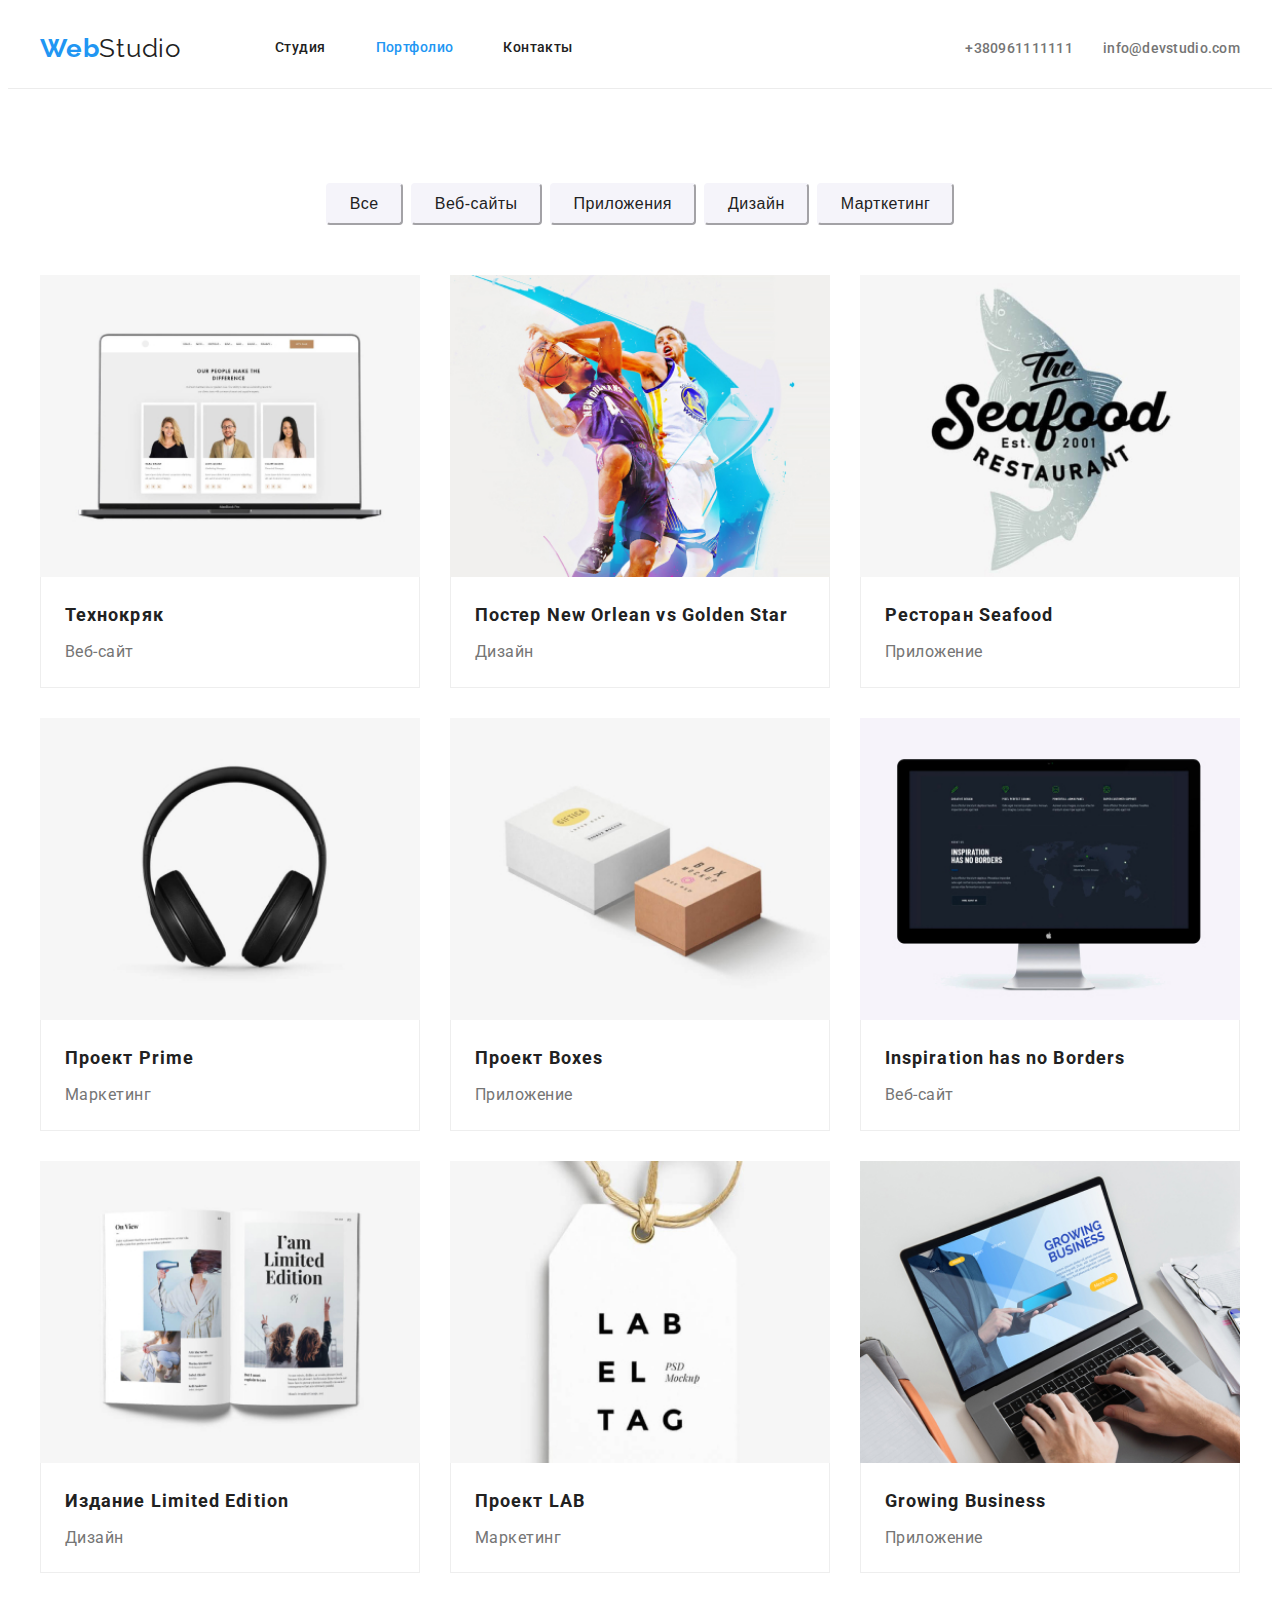
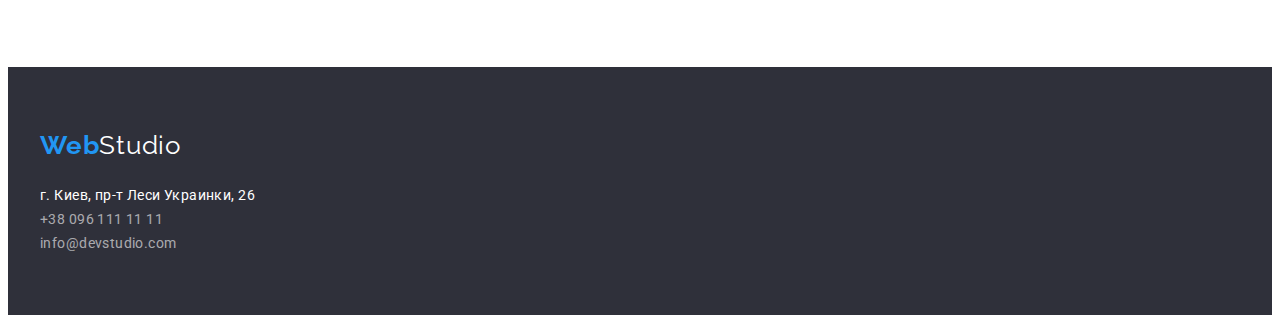
==== Partfolio.html @ aa166f22 "homework 4" ====
<!DOCTYPE html>
<html lang="ru">
<head>
    <meta charset="UTF-8">
    <meta http-equiv="X-UA-Compatible" content="IE=edge">
    <meta name="viewport" content="width=device-width, initial-scale=1.0">
    <title>Партфолио</title>
    <link
      rel="stylesheet"
      href="https://cdnjs.cloudflare.com/ajax/libs/modern-normalize/1.1.0/modern-normalize.min.css"
      integrity="sha512-wpPYUAdjBVSE4KJnH1VR1HeZfpl1ub8YT/NKx4PuQ5NmX2tKuGu6U/JRp5y+Y8XG2tV+wKQpNHVUX03MfMFn9Q=="
      crossorigin="anonymous"
      referrerpolicy="no-referrer"
    />
    <link rel="stylesheet" href="./css/styles.css">
    <link rel="preconnect" href="https://fonts.googleapis.com">
<link rel="preconnect" href="https://fonts.gstatic.com" crossorigin>
<link href="https://fonts.googleapis.com/css2?family=Raleway:wght@700&family=Roboto:wght@400;500;700;900&display=swap" rel="stylesheet">

</head>
<body> 
    <header class="header">

      
        


        <div class="header-container container">
        
            <nav class="header-navigation">
              <a href="./index.html" class="header-logo link">
                Web<span class="studio">Studio</span>
              </a>
              <ul class="header-list  link">
                <li class="header-item">
                  <a class="header-link link" href="./index.html"
                    >Студия</a
                  >
                </li>
                <li class="header-item">
                  <a class="header-link active-page" href="./Partfolio.html">Портфолио</a>
                </li>
                <li class="header-item">
                  <a class="header-link link" href="">Контакты</a>
                </li>
              </ul>
            </nav>
    
                <ul class="contacts-header">
    
                   <li class="blyat"><a class="header-phone" href="tel:+380961111111">+380961111111</a></li>
                   <li class="blyat"><a class="header-mail" href="mailto:info@devstudio.com">info@devstudio.com</a></li>
    
                </ul>
              
              
              </div> 

            
      
    
</header>

<main>

   <section class="section">
   <div class="container">

       <ul class="partfolio-nav">

        <li class="buttons-partfolio-li"><button class="buttons-partfolio" type="button">Все</button></li>
        <li class="buttons-partfolio-li"><button class="buttons-partfolio" type="button">Веб-сайты</button></li>
        <li class="buttons-partfolio-li"><button class="buttons-partfolio" type="button">Приложения</button></li>
        <li class="buttons-partfolio-li"><button class="buttons-partfolio" type="button">Дизайн</button></li>
        <li class="buttons-partfolio-li"><button class="buttons-partfolio" type="button">Марткетинг</button></li>

       </ul>


 


       <ul class="examples-list list">
        <li class="examples-list-item">
          <a class="examples-list-link link" href=""><img class="main-img" src="./images/img(7).jpg" width="370" height="294"
              alt="" />
            <div class="examples-box">
              <h2 class="examples-item-title">Технокряк</h2>
              <p class="examples-item-paragraph">Веб-сайт</p>
            </div>
          </a>
        </li>
        <li class="examples-list-item">
          <a class="examples-list-link link" href=""><img class="main-img" src="./images/img(8).jpg" width="370" height="294"
              alt="" />
            <div class="examples-box">
              <h2 class="examples-item-title">
                Постер New Orlean vs Golden Star
              </h2>
              <p class="examples-item-paragraph">Дизайн</p>
            </div>
          </a>
        </li>
        <li class="examples-list-item">
          <a class="examples-list-link link" href=""> <img class="main-img" src="./images/img(9).jpg" width="370" height="294"
              alt="" />
            <div class="examples-box">
              <h2 class="examples-item-title">Ресторан Seafood</h2>
              <p class="examples-item-paragraph">Приложение</p>
            </div>
          </a>
        </li>
        <li class="examples-list-item">
          <a class="examples-list-link link" href=""><img class="main-img" src="./images/img(10).jpg" width="370" height="294"
              alt="" />
            <div class="examples-box">
              <h2 class="examples-item-title">Проект Prime</h2>
              <p class="examples-item-paragraph">Маркетинг</p>
            </div>
          </a>
        </li>
        <li class="examples-list-item">
          <a class="examples-list-link link" href=""><img class="main-img" src="./images/img(11).jpg" width="370" height="294"
              alt="" />
            <div class="examples-box">
              <h2 class="examples-item-title">Проект Boxes</h2>
              <p class="examples-item-paragraph">Приложение</p>
            </div>
          </a>
        </li>
        <li class="examples-list-item">
          <a class="examples-list-link link" href=""><img class="main-img" src="./images/img(12).jpg" width="370" height="294"
              alt="" />
            <div class="examples-box">
              <h2 class="examples-item-title">Inspiration has no Borders</h2>
              <p class="examples-item-paragraph">Веб-сайт</p>
            </div>
          </a>
        </li>
        <li class="examples-list-item">
          <a class="examples-list-link link" href=""><img class="main-img" src="./images/img(13).jpg" width="370" height="294"
              alt="" />
            <div class="examples-box">
              <h2 class="examples-item-title">Издание Limited Edition</h2>
              <p class="examples-item-paragraph">Дизайн</p>
            </div>
          </a>
        </li>
        <li class="examples-list-item">
          <a class="examples-list-link link" href=""><img class="main-img" src="./images/img(14).jpg" width="370" height="294"
              alt="" />
            <div class="examples-box">
              <h2 class="examples-item-title">Проект LAB</h2>
              <p class="examples-item-paragraph">Маркетинг</p>
            </div>
          </a>
        </li>
        <li class="examples-list-item">
          <a class="examples-list-link link" href=""><img class="main-img" src="./images/img(15).jpg" width="370" height="294"
              alt="" /> 
            <div class="examples-box">
              <h2 class="examples-item-title">Growing Business</h2>
              <p class="examples-item-paragraph">Приложение</p>
            </div>
          </a>
        </li>
      </ul>
  
  </div>
  
  </section>
  

    
</main>


<footer class="footer-first">

    <div class="footer container">
     
    <a  href="./index.html" class="webstudio-footer" >
        Web<span class="studio-footer">Studio</span>
      </a>

      <address class="footer-links">
          <a class="footer-map" target="_blank" rel="noopener noreferrer" href="https://www.google.com/maps/place/%D0%B1%D1%83%D0%BB%D1%8C%D0%B2%D0%B0%D1%80+%D0%9B%D0%B5%D1%81%D1%96+%D0%A3%D0%BA%D1%80%D0%B0%D1%97%D0%BD%D0%BA%D0%B8,+26,+%D0%9A%D0%B8%D1%97%D0%B2,+02000/@50.4265807,30.5361971,17z/data=!3m1!4b1!4m5!3m4!1s0x40d4cf0e033ecbe9:0x57a4dffefec77da0!8m2!3d50.4265807!4d30.5383858">г. Киев, пр-т Леси Украинки, 26</a>
          <a class="footer-phone" href="tel:+380961111111">+38 096 111 11 11</a>
          <a class="footer-mail" href="mailto:info@devstudio.com">info@devstudio.com</a>
      </address>

    </div>

  </footer>

</body>
</html>
---- css/styles.css ----
:root{
    
    --theme-color: #2196F3;

    --text-primary: #212121;
    --text-secondary: #757575;

  

}

body {
    font-family: "Roboto", sans-serif;
    letter-spacing: 0.02em;
  }

ul{
    list-style: none;
}

a{
    text-decoration: none;
}

address{
    font-style: normal;
}

.section{
    padding-top: 94px;
    padding-bottom: 94px;
    padding: 94px 0;
}

.container{  
        padding: 0 15px;
        width: 1200px;
        margin: 0 auto;
}



p,
h1,
h2,
h3,
h4,
h5,
h6 {
  margin: 0;
}

ul {
  list-style: none;
  margin: 0;
  padding-left: 0;
}

img {
  display: block;
  max-width: 100%;
  height: auto;
}




/* =========== Header styles starts here =========== */

.header-list {
    display: flex;
  }
  .header-item:not(:last-child) {
    margin-right: 50px;
  }
 

  .header {
    border-bottom: 1px solid #ececec;
    padding: 0;
  }




.header-container{
    display: flex;
    align-items: center;
    
   

}


.header-navigation {
    display: flex;
    align-items: center;
  }




.contacts-header{
    display: flex;
    margin-left: auto;
    align-items: center;

}

.blyat:not(:last-child){
        margin-right: 30px;
      
}


.header-logo {
    color: var(--theme-color);
    font-family: Raleway;
    font-weight: 700;
    font-size: 26px;
    line-height: 1.19;
    letter-spacing: 0.03em;
    margin-right: 94px;
  }

  .header-link {
    font-weight: 500;
    font-size: 14px;
    line-height: 1.14;
    letter-spacing: 0.03em;
    color: var(--text-primary);
    padding-top: 32px;
    padding-bottom: 32px;
    display: block;
  }
  
  .header-link:hover,
  .header-link:focus {
    color: var(--theme-color);
  }




.studio{

font-family: Raleway;
font-size: 26px;
font-style: normal;
font-weight: 400;
line-height: 36px;
letter-spacing: 0.03em;
text-align: left;

color: var(--text-primary);
}




.nav-link{
    
    
    
    font-size: 14px;
 
    font-weight: 500;
    line-height: 16px;
    letter-spacing: 0.02em;
    text-align: left;
      
     color: var(--text-primary)

}       
.nav-link:hover,
.nav-link:focus{
    color: var(--theme-color)
}           
.active-page{
    color: var(--theme-color);
}


.header-phone,
.header-mail{
   
    font-size: 14px;
   
    font-weight: 500;
    line-height: 16px;
    letter-spacing: 0.02em;
    text-align: left;

    color: var(--text-secondary)
}
.header-phone:hover,
.header-mail:hover,
.header-phone:focus,
.header-mail:focus{

    color: var(--theme-color);
}
.slogan{
   
    font-size: 44px;
  
    font-weight: 900;
    line-height: 60px;
    letter-spacing: 0.06em;
    text-align: center;
    margin-bottom: 30px;
    

color: #FFFFFF;
}


.main-button{  
 
font-size: 16px;

font-weight: 700;
line-height: 30px;
letter-spacing: 0.06em;
text-align: center;
color: #FFFFFF;
background-color: #2196F3;

height: 50px;
width: 200px;
left: 700px;
top: 430px;
border-radius: 4px;

}

.main-batton:focus,
.main-button:hover{
    background-color: #188CE8;
}


.hero-box{
padding-top: 200px;
padding-bottom: 200px;
text-align: center;
background-color: #2F303A;


}

.button-container{
    padding: 0;
}



.about-list{
    display: flex;
    margin-right: -30px;
}

.about-pluses{
    margin-right: 30px;
    margin-left: 0;
    width: 270px;
}


.pluses{

font-size: 14px;

font-weight: 700;
line-height: 16px;
letter-spacing: 0.03em;
text-align: left;

margin-bottom: 10px;

color: var(--text-primary);
}

.content{
 
font-size: 14px;

font-weight: 400;
line-height: 24px;
letter-spacing: 0.03em;
text-align: left;

color: var(--text-secondary);
}

.job-photos{
    display: flex;
 
}

.job-li:not(:last-child){
    margin-right: 30px;
}


.our-job{
   
font-size: 36px;

font-weight: 700;
line-height: 42px;
letter-spacing: 0.03em;
text-align: center;

margin-bottom: 50px;

color: var(--text-primary);
}


.our-task{
    padding-top: 0;
}

.team-bg{
background: #F5F4FA;
}


.team-list{
    display: flex;
    margin-right: -30px;
}

.team{
    margin-right: 30px;

box-shadow: 0px 1px 3px rgba(0, 0, 0, 0.12), 0px 1px 1px rgba(0, 0, 0, 0.14),
    0px 2px 1px rgba(0, 0, 0, 0.2);
  border-radius: 0px 0px 4px 4px;
  background-color: #fff;
}





.our-team{
 
font-size: 36px;

font-weight: 700;
line-height: 42px;
letter-spacing: 0.03em;
text-align: center;
margin-bottom: 50px;

color: var(--text-primary);
}

.squad{
  
font-size: 16px;

font-weight: 500;
line-height: 19px;
letter-spacing: 0.03em;
text-align: center;

margin-bottom: 10px;

color: var(--text-primary);
}


.squad-names{
    padding-top: 30px;
    padding-bottom: 30px;
}

.squad-job{
 
font-size: 16px;

font-weight: 400;
line-height: 19px;
letter-spacing: 0.03em;
text-align: center;

color: var(--text-secondary);
}

.webstudio-footer{
    font-family: Raleway;
font-size: 26px;
font-style: normal;
font-weight: 700;
line-height: 31px;
letter-spacing: 0.03em;
text-align: left;


color: var(--theme-color);
}

.studio-footer{
font-family: Raleway;
font-size: 26px;
font-style: normal;
font-weight: 400;
line-height: 36px;
letter-spacing: 0.03em;
text-align: left;


color: #FFFFFF;
}
.webstudio-footer:hover,
.webstudio-footer:focus{
    color: var(--theme-color);
    
}

.footer-map{
  
font-size: 14px;

font-weight: 400;
line-height: 24px;
letter-spacing: 0.03em;
text-align: left;

color: #FFFFFF;
}


.footer-phone,
.footer-mail{
  
    font-size: 14px;
   
    font-weight: 400;
    line-height: 24px;
    letter-spacing: 0.03em;
    text-align: left;

    color: #FFFFFF99;
}

.footer-map:hover,
.footer-map:focus,
.footer-phone:hover,
.footer-phone:focus,
.footer-mail:hover,
.footer-mail:focus{
    color: var(--theme-color);
}

.footer-first{

background-color: #2F303A;
}

.footer-first{
  padding-top: 60px;
  padding-bottom: 60px;
}

.footer-links{
    display: flex;
    flex-direction: column;
    margin-top: 20px;
}

.first-footer-links:not(:last-child){
    margin-bottom: 10px;
}

.partfolio-box{
    padding-top: 20px;
    padding-bottom: 20px;
    padding-left: 24px;
    padding-right: 24px;

    border-left: 1px solid #EEEEEE;
    border-bottom: 1px solid #EEEEEE;
    border-right: 1px solid #EEEEEE;

    
    box-shadow: 0px 1px 3px rgba(0, 0, 0, 0.12), 0px 1px 1px rgba(0, 0, 0, 0.14),
    0px 2px 1px rgba(0, 0, 0, 0.2);
  border-radius: 0px 0px 4px 4px;
  background-color: #fff;
  
}




/*==========================================*/


.partfolio-nav {
    display: flex;
    margin-bottom: 50px;
    justify-content: center;
  }
  
  .buttons-partfolio-li:not(:last-child) {
    margin-right: 8px;
  }
  
  .buttons-partfolio {
    font-size: 16px;
    font-style: normal;
    font-weight: 500;
    line-height: 26px;
    letter-spacing: 0.03em;
  
    padding: 6px 22px;
  
    border-radius: 4px;
    border-color: #f5f4fa;
  
    color: var(--text-primary);
    background-color: #f5f4fa;
  }
  .buttons-partfolio:hover,
  .buttons-partfolio:focus {
    color: #ffffff;
    background-color: var(--theme-color);
  }
  
  .all-photos {
    flex-basis: calc((100% - 60px) / 3);
    margin-right: 30px;
    margin-bottom: 30px;
  }
  .all-photos:nth-child(2n + 1) {
    margin-right: 0;
  }
  
  .examples-item-title {
    font-weight: 700;
    font-size: 18px;
    line-height: 2;
    letter-spacing: 0.06em;
    color: var(--text-primary);
    margin-bottom: 4px;
  }
  
  .examples-item-paragraph {
    font-size: 16px;
    line-height: 1.87;
    letter-spacing: 0.03em;
    color: var(--text-secondary);
  }
  .examples {
    padding-top: 94px;
  }
  .examples-list-link {
    display: block;
  }
  .examples-list {
    display: flex;
    flex-wrap: wrap;
  }
  .examples-list-item {
    flex-basis: calc((100% - 60px) / 3);
    margin-bottom: 30px;
  }
  .examples-box {
    padding-left: 24px;
    padding-right: 24px;
    padding-bottom: 20px;
    padding-top: 20px;
    border-bottom: 1px solid #eeeeee;
    border-left: 1px solid #eeeeee;
    border-right: 1px solid #eeeeee;
  }
  
  .examples-list-item img {
    width: 100%;
  }
  
  .examples-list-item:not(:nth-child(3n)) {
    margin-right: 30px;
  }
  
  .examples-list-link:hover,
  .examples-list-link:focus {
    box-shadow: 0px 1px 1px rgba(0, 0, 0, 0.12), 0px 4px 4px rgba(0, 0, 0, 0.06),
      1px 4px 6px rgba(0, 0, 0, 0.16);
  }
  
  .examples-list-item:nth-last-child(-n + 3) {
    margin-bottom: 0;
  }
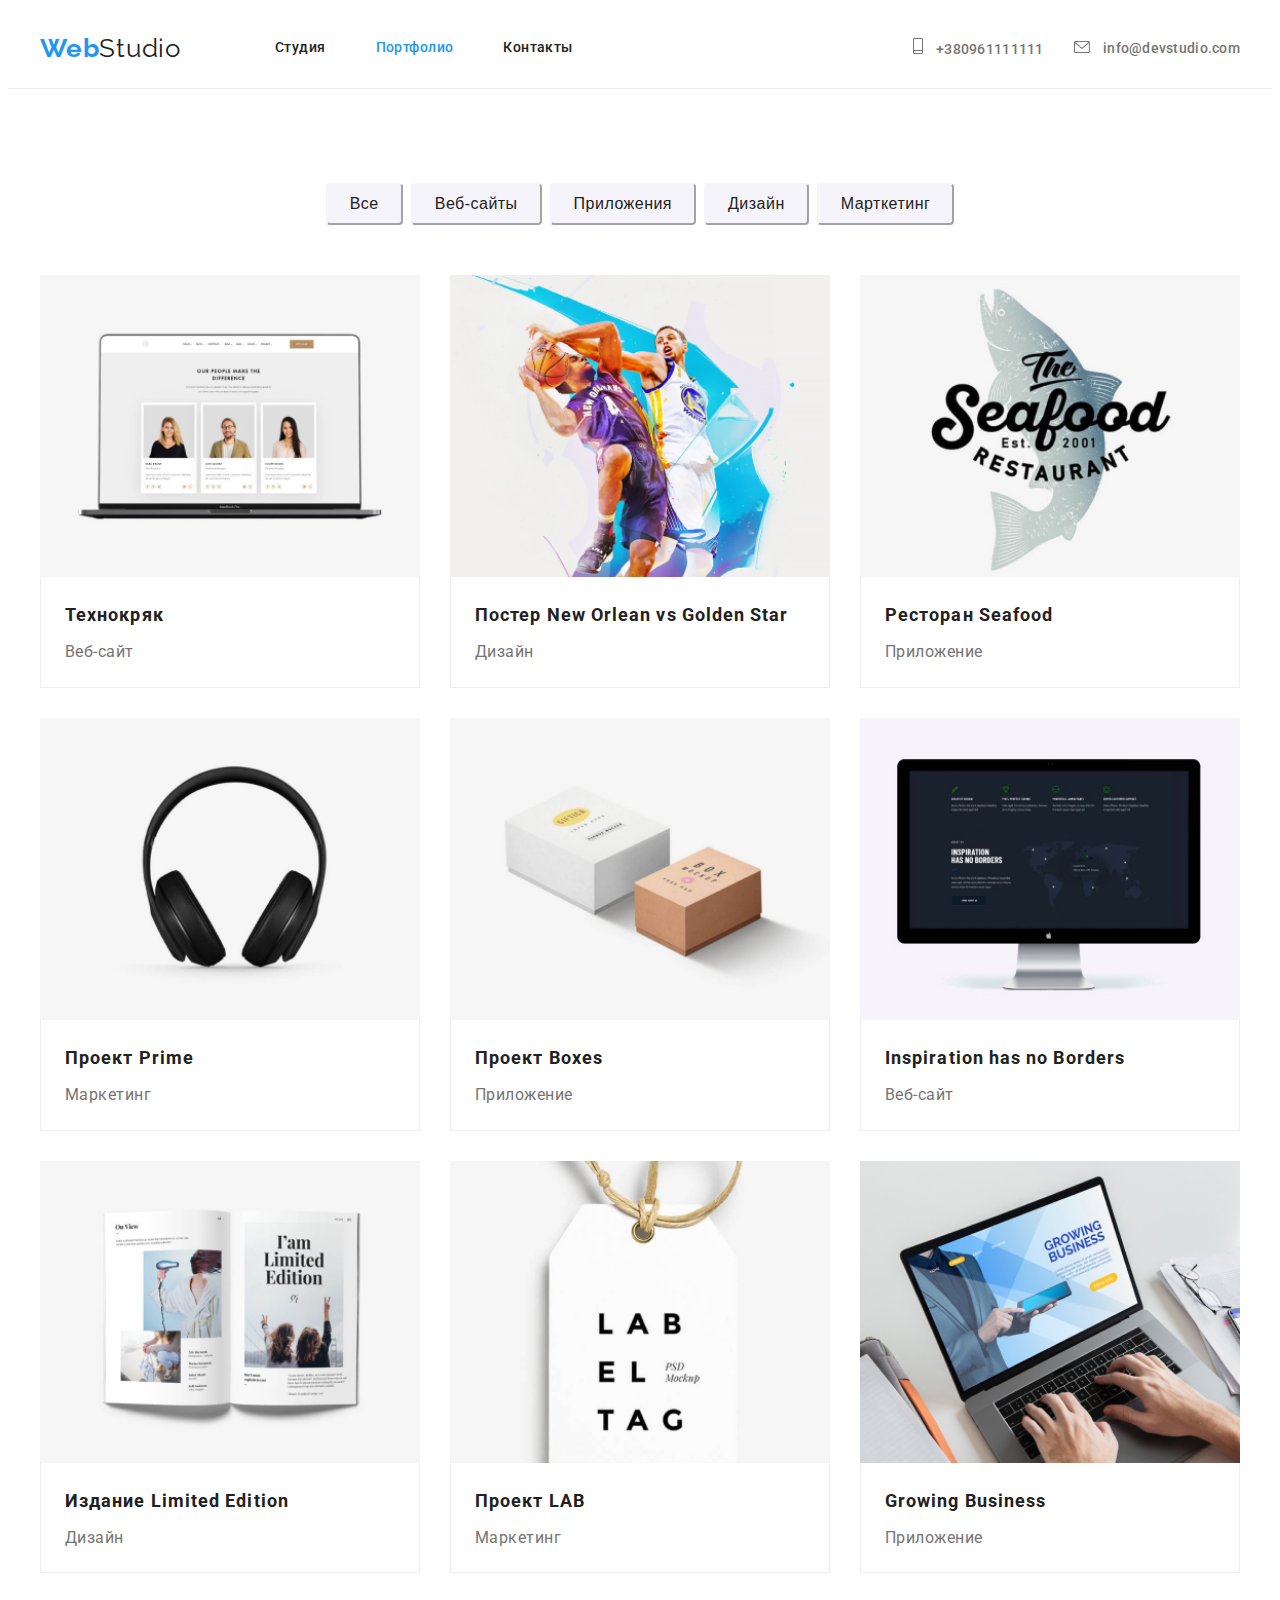
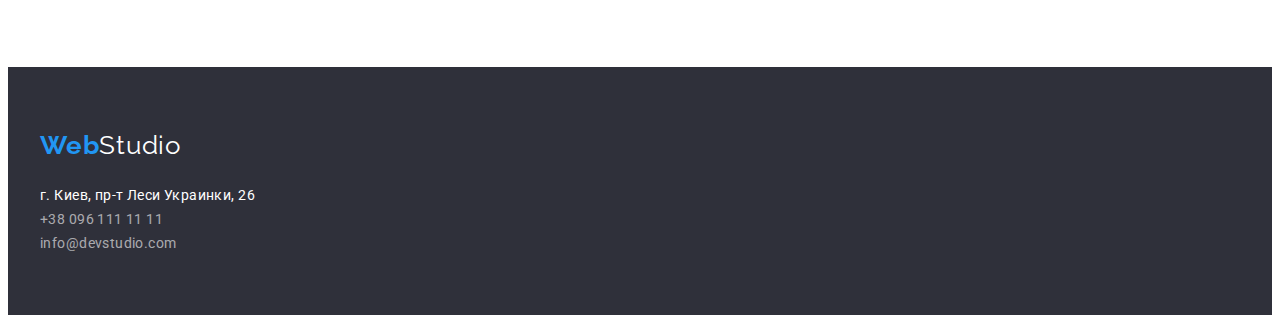
==== commit 11279335: "homrwork4" ====
--- a/Partfolio.html
+++ b/Partfolio.html
@@ -46,12 +46,22 @@
               </ul>
             </nav>
     
-                <ul class="contacts-header">
-    
-                   <li class="blyat"><a class="header-phone" href="tel:+380961111111">+380961111111</a></li>
-                   <li class="blyat"><a class="header-mail" href="mailto:info@devstudio.com">info@devstudio.com</a></li>
-    
-                </ul>
+            <ul class="contacts-header">
+              <li class="blyat">
+                <a class="header-phone" href="tel:+380961111111">
+                  <svg class="phone-icon">
+                    <use href="./images/sprite.svg#icon-smartphone"></use>
+                    </svg>
+                  +380961111111</a>
+              </li>
+              <li class="blyat">
+                <a class="header-mail" href="mailto:info@devstudio.com"
+                  > <svg class="mail-icon">
+                    <use href="./images/sprite.svg#icon-envelope"></use>
+                  </svg> info@devstudio.com</a
+                >
+              </li>
+            </ul>
               
               
               </div> 
--- a/css/styles.css
+++ b/css/styles.css
@@ -5,7 +5,6 @@
     --text-primary: #212121;
     --text-secondary: #757575;
 
-  
 
 }
 
@@ -104,6 +103,7 @@
     display: flex;
     margin-left: auto;
     align-items: center;
+    
 
 }
 
@@ -112,6 +112,14 @@
       
 }
 
+.header-phone:hover .phone-icon,
+.header-phone:focus .phone-icon{
+  fill: var(--theme-color);
+}
+.header-mail:hover .mail-icon,
+.header-mail:focus .mail-icon{
+  fill: var(--theme-color);
+}
 
 .header-logo {
     color: var(--theme-color);
@@ -141,7 +149,6 @@
 
 
 
-
 .studio{
 
 font-family: Raleway;
@@ -180,6 +187,20 @@
     color: var(--theme-color);
 }
 
+
+.phone-icon{
+  width: 10px;
+  height: 16px;
+  fill: var(--text-secondary);
+  margin-right: 10px;
+}
+
+.mail-icon{
+  width: 16px;
+  height: 12px;
+  fill: var(--text-secondary);
+  margin-right: 10px;
+}
 
 .header-phone,
 .header-mail{
@@ -239,19 +260,58 @@
     background-color: #188CE8;
 }
 
+.icon-antenna{
+  width: 65px;
+  height: 70px;
+  margin-left: 102px;
+  margin-right: 102px;
+  margin-top: 25px;
+  margin-bottom: 25px;
+ 
+}
+
+.icon-clock{
+  width: 66px;
+  height: 70px;
+  margin-left: 101px;
+  margin-right: 101px;
+  margin-top: 25px;
+  margin-bottom: 25px;
+}
+
+.icon-diagram{
+  width: 70px;
+  height: 53px;
+  margin-left: 100px;
+  margin-right: 100px;
+  margin-top: 33px;
+  margin-bottom: 33px;
+}
+
+.icon-astronaut{
+  width: 54px;
+  height: 60px;
+  margin-left: 100px;
+  margin-right: 100px;
+  margin-top: 30px;
+  margin-bottom: 30px;
+
+}
 
 .hero-box{
 padding-top: 200px;
 padding-bottom: 200px;
 text-align: center;
 background-color: #2F303A;
-
-
-}
+background-image: url(../images/Img\(back\).png);
+
+}
+
 
 .button-container{
     padding: 0;
 }
+
 
 
 
@@ -267,6 +327,15 @@
 }
 
 
+.pluses-icon{
+  width: 270px;
+  margin-right: 30px;
+  background-color:  #F5F4FA;
+  margin-bottom: 30px;
+  border-radius: 4px;
+}
+
+
 .pluses{
 
 font-size: 14px;
@@ -341,6 +410,46 @@
   background-color: #fff;
 }
 
+.social-icon{
+  width: 20px; 
+  height: 20px;
+  fill: #AFB1B8;
+}
+
+.social-item{
+  width: 44px;
+  height: 44px;
+  margin-right: 10px;
+}
+
+
+.icons-ul{
+  display: flex;
+  justify-content: center;
+}
+
+
+
+.social-link{
+  display: flex;
+  align-items: center;
+  justify-content: center;
+  width: 100%;
+  height: 100%;
+  border-radius: 50%;
+}
+
+.social-link:hover,
+.social-link:focus{
+  background-color: var(--theme-color);
+}
+
+.social-link:hover .social-icon,
+.social-link:focus .social-icon{
+  fill:  #FFFFFF;
+}
+
+
 
 
 
@@ -386,9 +495,79 @@
 line-height: 19px;
 letter-spacing: 0.03em;
 text-align: center;
+margin-bottom: 16px;
 
 color: var(--text-secondary);
 }
+
+.vip{
+  font-size: 36px;
+
+font-weight: 700;
+line-height: 42px;
+letter-spacing: 0.03em;
+text-align: center;
+margin-bottom: 50px;
+
+color: var(--text-primary);
+}
+
+.regular-customers{
+  width: 1170px;
+  height: 184px;
+  margin: 0 auto;
+  margin-bottom: 94px;
+  
+}
+
+.regular-icons{
+  margin-right: 30px;
+  width: 170px;
+  height: 92px;
+}
+
+.icon-1{
+  width: 106px;
+  height: 60px;
+  fill: #AFB1B8;
+  margin-left: 32px;
+  margin-top: 16px;
+  
+}
+
+.regular-div{ 
+  width: 170px;
+  height: 92px;
+  border-radius: 4px;
+  border: 1px solid #AFB1B8;
+}
+
+.regular-ul{
+  display: flex; 
+}
+
+
+.icon-1:hover,
+.icon-1:focus{
+  fill: var(--theme-color);
+}
+
+
+.regular-div:hover,
+.regular-div:focus{
+  border-color: var(--theme-color);
+}
+
+
+
+
+
+
+
+
+
+
+
 
 .webstudio-footer{
     font-family: Raleway;
@@ -492,6 +671,16 @@
   border-radius: 0px 0px 4px 4px;
   background-color: #fff;
   
+}
+
+
+.footer-div{
+  display: flex;
+  width: 206px;
+  height: 80px;
+  margin-left: 516px;
+
+
 }
 
 
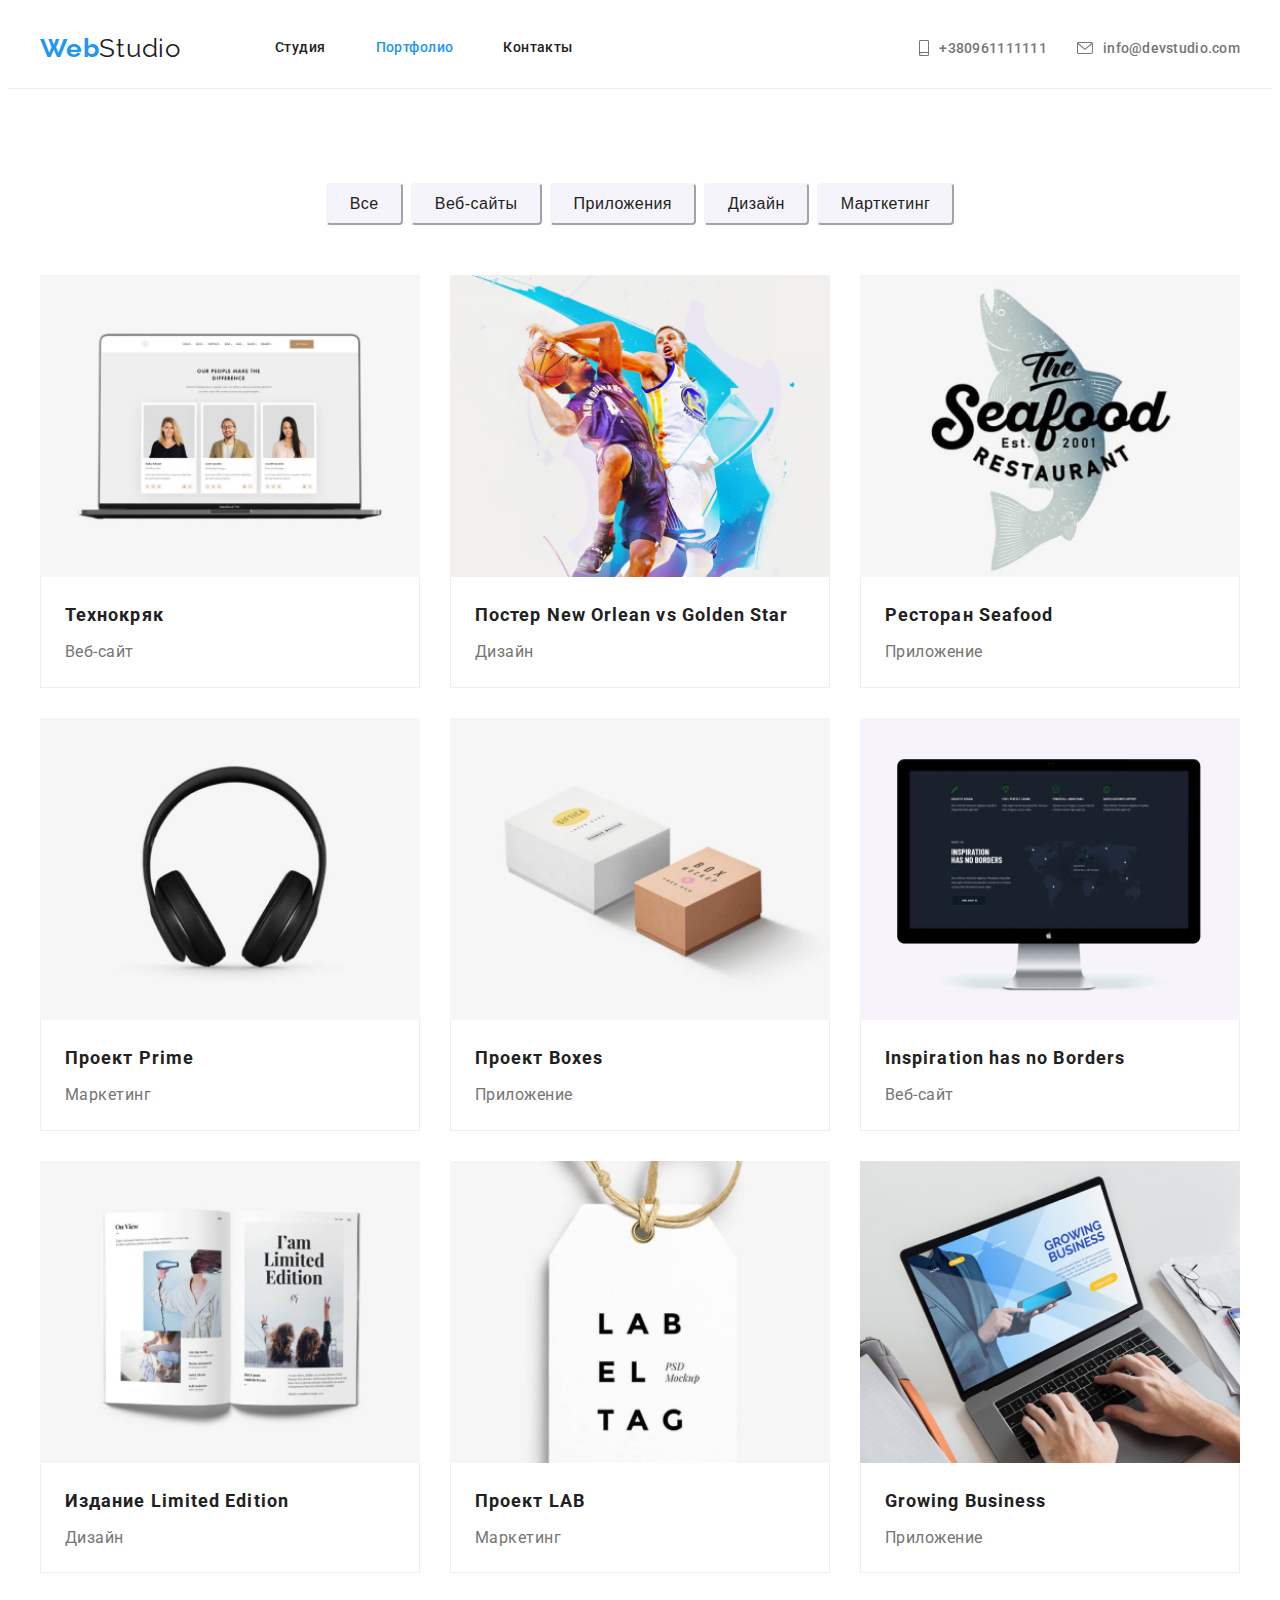
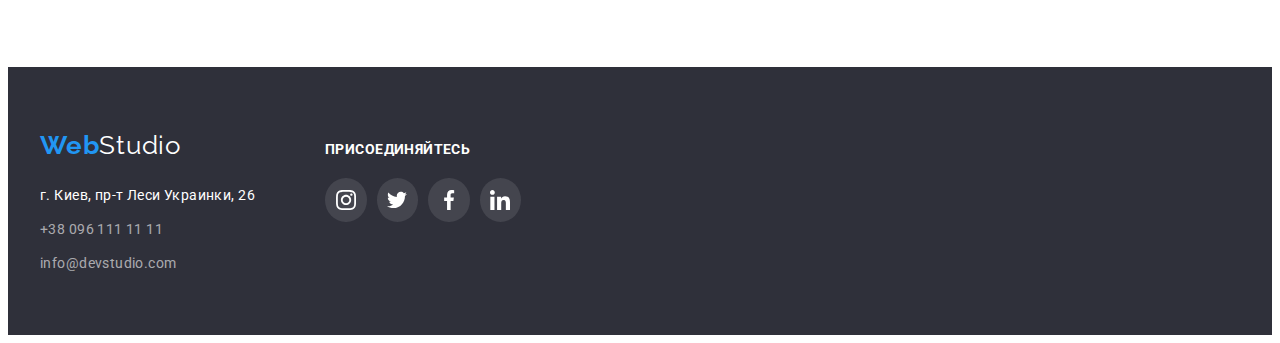
==== commit b67a36b6: "homework4" ====
--- a/Partfolio.html
+++ b/Partfolio.html
@@ -186,22 +186,76 @@
 
 
 <footer class="footer-first">
-
-    <div class="footer container">
-     
-    <a  href="./index.html" class="webstudio-footer" >
-        Web<span class="studio-footer">Studio</span>
-      </a>
-
-      <address class="footer-links">
-          <a class="footer-map" target="_blank" rel="noopener noreferrer" href="https://www.google.com/maps/place/%D0%B1%D1%83%D0%BB%D1%8C%D0%B2%D0%B0%D1%80+%D0%9B%D0%B5%D1%81%D1%96+%D0%A3%D0%BA%D1%80%D0%B0%D1%97%D0%BD%D0%BA%D0%B8,+26,+%D0%9A%D0%B8%D1%97%D0%B2,+02000/@50.4265807,30.5361971,17z/data=!3m1!4b1!4m5!3m4!1s0x40d4cf0e033ecbe9:0x57a4dffefec77da0!8m2!3d50.4265807!4d30.5383858">г. Киев, пр-т Леси Украинки, 26</a>
-          <a class="footer-phone" href="tel:+380961111111">+38 096 111 11 11</a>
-          <a class="footer-mail" href="mailto:info@devstudio.com">info@devstudio.com</a>
-      </address>
-
-    </div>
-
-  </footer>
+  <div class="footer container">
+    <div class="footer-contacts">
+    <a href="./index.html" class="webstudio-footer">
+      Web<span class="studio-footer">Studio</span>
+    </a>
+
+    <address class="footer-links">
+      <a
+        class="footer-map first-footer-links"
+        target="_blank"
+        rel="noopener noreferrer"
+        href="https://www.google.com/maps/place/%D0%B1%D1%83%D0%BB%D1%8C%D0%B2%D0%B0%D1%80+%D0%9B%D0%B5%D1%81%D1%96+%D0%A3%D0%BA%D1%80%D0%B0%D1%97%D0%BD%D0%BA%D0%B8,+26,+%D0%9A%D0%B8%D1%97%D0%B2,+02000/@50.4265807,30.5361971,17z/data=!3m1!4b1!4m5!3m4!1s0x40d4cf0e033ecbe9:0x57a4dffefec77da0!8m2!3d50.4265807!4d30.5383858"
+        >г. Киев, пр-т Леси Украинки, 26</a
+      >
+      <a class="footer-phone first-footer-links" href="tel:+380961111111"
+        >+38 096 111 11 11</a
+      >
+      <a
+        class="footer-mail first-footer-links"
+        href="mailto:info@devstudio.com"
+        >info@devstudio.com</a
+      >
+    </address>
+  </div>
+
+  <div class=footer-div>
+    <h2 class="h-footer">присоединяйтесь</h2>
+    <ul class="icons-ul-footer">
+      <li class="social-item-footer">
+        <a href="#" class="social-link down">
+          <svg class="social-icon-footer">
+           <use href="./images/sprite.svg#icon-instagram"></use>
+          </svg>
+        </a>
+      </li>
+
+      <li class="social-item-footer">
+        <a href="" class="social-link down">
+          <svg class="social-icon-footer">
+           <use href="./images/sprite.svg#icon-twitter"></use>
+          </svg>
+        </a>
+      </li>
+
+      <li class="social-item-footer">
+        <a href="" class="social-link down">
+          <svg class="social-icon-footer">
+           <use href="./images/sprite.svg#icon-facebook"></use>
+          </svg>
+        </a>
+      </li>
+
+      <li class="social-item-footer">
+        <a href="" class="social-link down">
+          <svg class="social-icon-footer">
+           <use href="./images/sprite.svg#icon-linkedin"></use>
+          </svg>
+        </a>
+      </li>
+
+    </ul>
+  </div>
+
+
+</div>
+
+
+
+
+</footer>
 
 </body>
 </html> --- a/css/styles.css
+++ b/css/styles.css
@@ -67,85 +67,94 @@
 /* =========== Header styles starts here =========== */
 
 .header-list {
-    display: flex;
-  }
-  .header-item:not(:last-child) {
-    margin-right: 50px;
-  }
+  display: flex;
+}
+.header-item:not(:last-child) {
+  margin-right: 50px;
+}
+
+
+.header {
+  border-bottom: 1px solid #ececec;
+  padding: 0;
+}
+
+
+
+
+.header-container{
+  display: flex;
+  align-items: center;
+  
  
 
-  .header {
-    border-bottom: 1px solid #ececec;
-    padding: 0;
-  }
-
-
-
-
-.header-container{
-    display: flex;
-    align-items: center;
+}
+
+
+.header-navigation {
+  display: flex;
+  align-items: center;
+}
+
+
+
+
+.contacts-header{
+  display: flex;
+  margin-left: auto;
+  align-items: center;
+
+} 
+
+.blyat:not(:last-child){
+      margin-right: 30px;
     
-   
-
-}
-
-
-.header-navigation {
-    display: flex;
-    align-items: center;
-  }
-
-
-
-
-.contacts-header{
-    display: flex;
-    margin-left: auto;
-    align-items: center;
-    
-
-}
-
-.blyat:not(:last-child){
-        margin-right: 30px;
-      
+}
+
+.header-phone{
+display: flex;
+align-items: center;
+}
+
+.header-mail{
+display: flex;
+align-items: center;
 }
 
 .header-phone:hover .phone-icon,
 .header-phone:focus .phone-icon{
-  fill: var(--theme-color);
+fill: var(--theme-color);
 }
 .header-mail:hover .mail-icon,
 .header-mail:focus .mail-icon{
-  fill: var(--theme-color);
+fill: var(--theme-color);
 }
 
 .header-logo {
-    color: var(--theme-color);
-    font-family: Raleway;
-    font-weight: 700;
-    font-size: 26px;
-    line-height: 1.19;
-    letter-spacing: 0.03em;
-    margin-right: 94px;
-  }
-
-  .header-link {
-    font-weight: 500;
-    font-size: 14px;
-    line-height: 1.14;
-    letter-spacing: 0.03em;
-    color: var(--text-primary);
-    padding-top: 32px;
-    padding-bottom: 32px;
-    display: block;
-  }
-  
-  .header-link:hover,
-  .header-link:focus {
-    color: var(--theme-color);
-  }
+  color: var(--theme-color);
+  font-family: Raleway;
+  font-weight: 700;
+  font-size: 26px;
+  line-height: 1.19;
+  letter-spacing: 0.03em;
+  margin-right: 94px;
+}
+
+.header-link {
+  font-weight: 500;
+  font-size: 14px;
+  line-height: 1.14;
+  letter-spacing: 0.03em;
+  color: var(--text-primary);
+  padding-top: 32px;
+  padding-bottom: 32px;
+  display: block;
+}
+
+.header-link:hover,
+.header-link:focus {
+  color: var(--theme-color);
+}
 
 
 
@@ -166,78 +175,78 @@
 
 
 .nav-link{
+  
+  
+  
+  font-size: 14px;
+
+  font-weight: 500;
+  line-height: 16px;
+  letter-spacing: 0.02em;
+  text-align: left;
     
-    
-    
-    font-size: 14px;
- 
-    font-weight: 500;
-    line-height: 16px;
-    letter-spacing: 0.02em;
-    text-align: left;
-      
-     color: var(--text-primary)
+   color: var(--text-primary)
 
 }       
 .nav-link:hover,
 .nav-link:focus{
-    color: var(--theme-color)
+  color: var(--theme-color)
 }           
 .active-page{
-    color: var(--theme-color);
+  color: var(--theme-color);
 }
 
 
 .phone-icon{
-  width: 10px;
-  height: 16px;
-  fill: var(--text-secondary);
-  margin-right: 10px;
+width: 10px;
+height: 16px;
+fill: var(--text-secondary);
+margin-right: 10px;
 }
 
 .mail-icon{
-  width: 16px;
-  height: 12px;
-  fill: var(--text-secondary);
-  margin-right: 10px;
+width: 16px;
+height: 12px;
+fill: var(--text-secondary);
+margin-right: 10px;
 }
 
 .header-phone,
 .header-mail{
-   
-    font-size: 14px;
-   
-    font-weight: 500;
-    line-height: 16px;
-    letter-spacing: 0.02em;
-    text-align: left;
-
-    color: var(--text-secondary)
+ 
+  font-size: 14px;
+ 
+  font-weight: 500;
+  line-height: 16px;
+  letter-spacing: 0.02em;
+  text-align: left;
+
+  color: var(--text-secondary)
 }
 .header-phone:hover,
 .header-mail:hover,
 .header-phone:focus,
 .header-mail:focus{
 
-    color: var(--theme-color);
+  color: var(--theme-color);
 }
 .slogan{
-   
-    font-size: 44px;
-  
-    font-weight: 900;
-    line-height: 60px;
-    letter-spacing: 0.06em;
-    text-align: center;
-    margin-bottom: 30px;
-    
+ 
+  font-size: 44px;
+
+  font-weight: 900;
+  line-height: 60px;
+  letter-spacing: 0.06em;
+  text-align: center;
+  margin-bottom: 30px;
+  
 
 color: #FFFFFF;
 }
 
 
 .main-button{  
- 
+
 font-size: 16px;
 
 font-weight: 700;
@@ -257,44 +266,44 @@
 
 .main-batton:focus,
 .main-button:hover{
-    background-color: #188CE8;
+  background-color: #188CE8;
 }
 
 .icon-antenna{
-  width: 65px;
-  height: 70px;
-  margin-left: 102px;
-  margin-right: 102px;
-  margin-top: 25px;
-  margin-bottom: 25px;
- 
+width: 65px;
+height: 70px;
+margin-left: 102px;
+margin-right: 102px;
+margin-top: 25px;
+margin-bottom: 25px;
+
 }
 
 .icon-clock{
-  width: 66px;
-  height: 70px;
-  margin-left: 101px;
-  margin-right: 101px;
-  margin-top: 25px;
-  margin-bottom: 25px;
+width: 66px;
+height: 70px;
+margin-left: 101px;
+margin-right: 101px;
+margin-top: 25px;
+margin-bottom: 25px;
 }
 
 .icon-diagram{
-  width: 70px;
-  height: 53px;
-  margin-left: 100px;
-  margin-right: 100px;
-  margin-top: 33px;
-  margin-bottom: 33px;
+width: 70px;
+height: 53px;
+margin-left: 100px;
+margin-right: 100px;
+margin-top: 33px;
+margin-bottom: 33px;
 }
 
 .icon-astronaut{
-  width: 54px;
-  height: 60px;
-  margin-left: 100px;
-  margin-right: 100px;
-  margin-top: 30px;
-  margin-bottom: 30px;
+width: 54px;
+height: 60px;
+margin-left: 100px;
+margin-right: 100px;
+margin-top: 30px;
+margin-bottom: 30px;
 
 }
 
@@ -309,30 +318,30 @@
 
 
 .button-container{
-    padding: 0;
+  padding: 0;
 }
 
 
 
 
 .about-list{
-    display: flex;
-    margin-right: -30px;
+  display: flex;
+  margin-right: -30px;
 }
 
 .about-pluses{
-    margin-right: 30px;
-    margin-left: 0;
-    width: 270px;
+  margin-right: 30px;
+  margin-left: 0;
+  width: 270px;
 }
 
 
 .pluses-icon{
-  width: 270px;
-  margin-right: 30px;
-  background-color:  #F5F4FA;
-  margin-bottom: 30px;
-  border-radius: 4px;
+width: 270px;
+margin-right: 30px;
+background-color:  #F5F4FA;
+margin-bottom: 30px;
+border-radius: 4px;
 }
 
 
@@ -351,7 +360,7 @@
 }
 
 .content{
- 
+
 font-size: 14px;
 
 font-weight: 400;
@@ -363,17 +372,17 @@
 }
 
 .job-photos{
-    display: flex;
+  display: flex;
+
+}
+
+.job-li:not(:last-child){
+  margin-right: 30px;
+}
+
+
+.our-job{
  
-}
-
-.job-li:not(:last-child){
-    margin-right: 30px;
-}
-
-
-.our-job{
-   
 font-size: 36px;
 
 font-weight: 700;
@@ -386,9 +395,27 @@
 color: var(--text-primary);
 }
 
+.div-bg{
+position: relative;
+overflow: hidden;
+}
+.p-bg{
+font-weight: 700;
+font-size: 14px;
+line-height: 1.14;
+letter-spacing: 0.03em;
+text-transform: uppercase;
+color: #FFFFFF;
+background: rgba(47, 48, 58, 0.8);
+bottom: 0;
+position: absolute;
+padding: 27px 82px;
+width: 100%;
+}
+
 
 .our-task{
-    padding-top: 0;
+  padding-top: 0;
 }
 
 .team-bg{
@@ -397,56 +424,56 @@
 
 
 .team-list{
-    display: flex;
-    margin-right: -30px;
+  display: flex;
+  margin-right: -30px;
 }
 
 .team{
-    margin-right: 30px;
+  margin-right: 30px;
 
 box-shadow: 0px 1px 3px rgba(0, 0, 0, 0.12), 0px 1px 1px rgba(0, 0, 0, 0.14),
-    0px 2px 1px rgba(0, 0, 0, 0.2);
-  border-radius: 0px 0px 4px 4px;
-  background-color: #fff;
+  0px 2px 1px rgba(0, 0, 0, 0.2);
+border-radius: 0px 0px 4px 4px;
+background-color: #fff;
 }
 
 .social-icon{
-  width: 20px; 
-  height: 20px;
-  fill: #AFB1B8;
+width: 20px; 
+height: 20px;
+fill: #AFB1B8;
 }
 
 .social-item{
-  width: 44px;
-  height: 44px;
-  margin-right: 10px;
+width: 44px;
+height: 44px;
+margin-right: 10px;
 }
 
 
 .icons-ul{
-  display: flex;
-  justify-content: center;
+display: flex;
+justify-content: center;
 }
 
 
 
 .social-link{
-  display: flex;
-  align-items: center;
-  justify-content: center;
-  width: 100%;
-  height: 100%;
-  border-radius: 50%;
+display: flex;
+align-items: center;
+justify-content: center;
+width: 100%;
+height: 100%;
+border-radius: 50%;
 }
 
 .social-link:hover,
 .social-link:focus{
-  background-color: var(--theme-color);
+background-color: var(--theme-color);
 }
 
 .social-link:hover .social-icon,
 .social-link:focus .social-icon{
-  fill:  #FFFFFF;
+fill:  #FFFFFF;
 }
 
 
@@ -455,7 +482,7 @@
 
 
 .our-team{
- 
+
 font-size: 36px;
 
 font-weight: 700;
@@ -468,7 +495,7 @@
 }
 
 .squad{
-  
+
 font-size: 16px;
 
 font-weight: 500;
@@ -483,12 +510,12 @@
 
 
 .squad-names{
-    padding-top: 30px;
-    padding-bottom: 30px;
+  padding-top: 30px;
+  padding-bottom: 30px;
 }
 
 .squad-job{
- 
+
 font-size: 16px;
 
 font-weight: 400;
@@ -501,7 +528,7 @@
 }
 
 .vip{
-  font-size: 36px;
+font-size: 36px;
 
 font-weight: 700;
 line-height: 42px;
@@ -513,64 +540,68 @@
 }
 
 .regular-customers{
-  width: 1170px;
-  height: 184px;
-  margin: 0 auto;
-  margin-bottom: 94px;
-  
+width: 1170px;
+height: 184px;
+margin: 0 auto;
+margin-bottom: 94px;
+
 }
 
 .regular-icons{
-  margin-right: 30px;
-  width: 170px;
-  height: 92px;
+margin-right: 30px;
+width: 170px;
+height: 92px;
 }
 
 .icon-1{
-  width: 106px;
-  height: 60px;
-  fill: #AFB1B8;
-  margin-left: 32px;
-  margin-top: 16px;
-  
+width: 106px;
+height: 60px;
+fill: #AFB1B8;
+margin-left: 32px;
+margin-top: 16px;
+
 }
 
 .regular-div{ 
-  width: 170px;
-  height: 92px;
-  border-radius: 4px;
-  border: 1px solid #AFB1B8;
+width: 170px;
+height: 92px;
+border-radius: 4px;
+border: 1px solid #AFB1B8;
 }
 
 .regular-ul{
-  display: flex; 
+display: flex; 
 }
 
 
 .icon-1:hover,
 .icon-1:focus{
-  fill: var(--theme-color);
+fill: var(--theme-color);
 }
 
 
 .regular-div:hover,
 .regular-div:focus{
-  border-color: var(--theme-color);
-}
-
-
-
-
-
-
-
-
-
+border-color: var(--theme-color);
+}
+
+
+
+.footer{
+display: flex;
+align-items: baseline;
+}
+
+
+
+.footer-contacts{
+margin-right: 70px;
+}
 
 
 
 .webstudio-footer{
-    font-family: Raleway;
+  font-family: Raleway;
 font-size: 26px;
 font-style: normal;
 font-weight: 700;
@@ -596,12 +627,12 @@
 }
 .webstudio-footer:hover,
 .webstudio-footer:focus{
-    color: var(--theme-color);
-    
+  color: var(--theme-color);
+  
 }
 
 .footer-map{
-  
+
 font-size: 14px;
 
 font-weight: 400;
@@ -615,15 +646,15 @@
 
 .footer-phone,
 .footer-mail{
-  
-    font-size: 14px;
-   
-    font-weight: 400;
-    line-height: 24px;
-    letter-spacing: 0.03em;
-    text-align: left;
-
-    color: #FFFFFF99;
+
+  font-size: 14px;
+ 
+  font-weight: 400;
+  line-height: 24px;
+  letter-spacing: 0.03em;
+  text-align: left;
+
+  color: #FFFFFF99;
 }
 
 .footer-map:hover,
@@ -632,7 +663,7 @@
 .footer-phone:focus,
 .footer-mail:hover,
 .footer-mail:focus{
-    color: var(--theme-color);
+  color: var(--theme-color);
 }
 
 .footer-first{
@@ -641,47 +672,93 @@
 }
 
 .footer-first{
-  padding-top: 60px;
-  padding-bottom: 60px;
+padding-top: 60px;
+padding-bottom: 60px;
 }
 
 .footer-links{
-    display: flex;
-    flex-direction: column;
-    margin-top: 20px;
+  display: flex;
+  flex-direction: column;
+  margin-top: 20px;
 }
 
 .first-footer-links:not(:last-child){
-    margin-bottom: 10px;
+  margin-bottom: 10px;
 }
 
 .partfolio-box{
-    padding-top: 20px;
-    padding-bottom: 20px;
-    padding-left: 24px;
-    padding-right: 24px;
-
-    border-left: 1px solid #EEEEEE;
-    border-bottom: 1px solid #EEEEEE;
-    border-right: 1px solid #EEEEEE;
-
-    
-    box-shadow: 0px 1px 3px rgba(0, 0, 0, 0.12), 0px 1px 1px rgba(0, 0, 0, 0.14),
-    0px 2px 1px rgba(0, 0, 0, 0.2);
-  border-radius: 0px 0px 4px 4px;
-  background-color: #fff;
-  
+  padding-top: 20px;
+  padding-bottom: 20px;
+  padding-left: 24px;
+  padding-right: 24px;
+
+  border-left: 1px solid #EEEEEE;
+  border-bottom: 1px solid #EEEEEE;
+  border-right: 1px solid #EEEEEE;
+
+  
+  box-shadow: 0px 1px 3px rgba(0, 0, 0, 0.12), 0px 1px 1px rgba(0, 0, 0, 0.14),
+  0px 2px 1px rgba(0, 0, 0, 0.2);
+border-radius: 0px 0px 4px 4px;
+background-color: #fff;
+
 }
 
 
 .footer-div{
-  display: flex;
-  width: 206px;
-  height: 80px;
-  margin-left: 516px;
-
-
-}
+display: block;
+width: 206px;
+height: 80px;
+
+
+}
+
+
+.h-footer{
+font-weight: 700;
+font-size: 14px;
+line-height: 1.14;
+letter-spacing: 0.03em;
+text-transform: uppercase;
+color: #FFFFFF;
+margin-bottom: 20px;
+}
+
+.icons-ul-footer{
+display: flex;
+justify-content: center; 
+}
+
+.social-icons-footer{
+display: flex;
+align-items: center;
+justify-content: center;
+width: 100%;
+height: 100%;
+border-radius: 50%;
+}
+
+
+
+.social-item-footer{
+width: 44px;
+height: 44px;
+margin-right: 10px;
+}
+
+
+.social-icon-footer{
+width: 20px; 
+height: 20px;
+fill: #FFFFFF;
+}
+
+
+
+.down{
+background-color: rgba(255, 255, 255, 0.1);
+}
+
 
 
 
